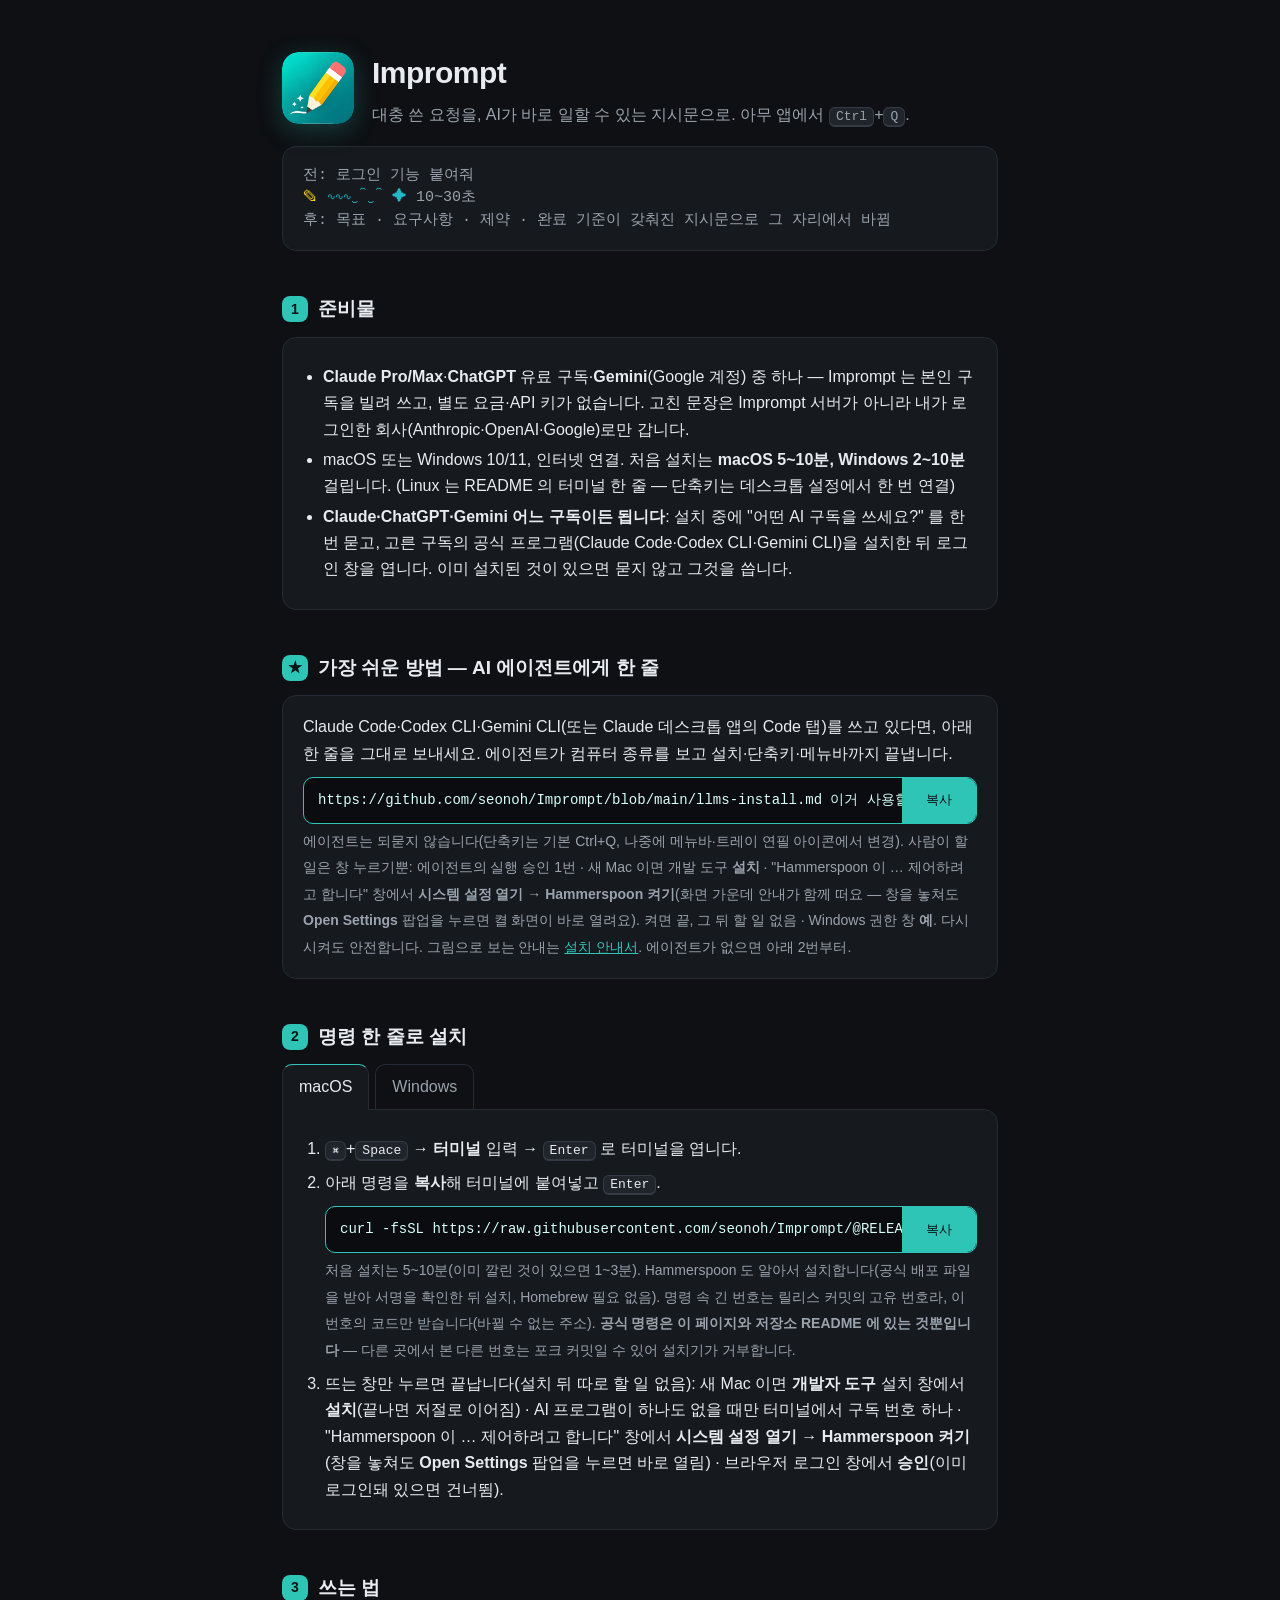
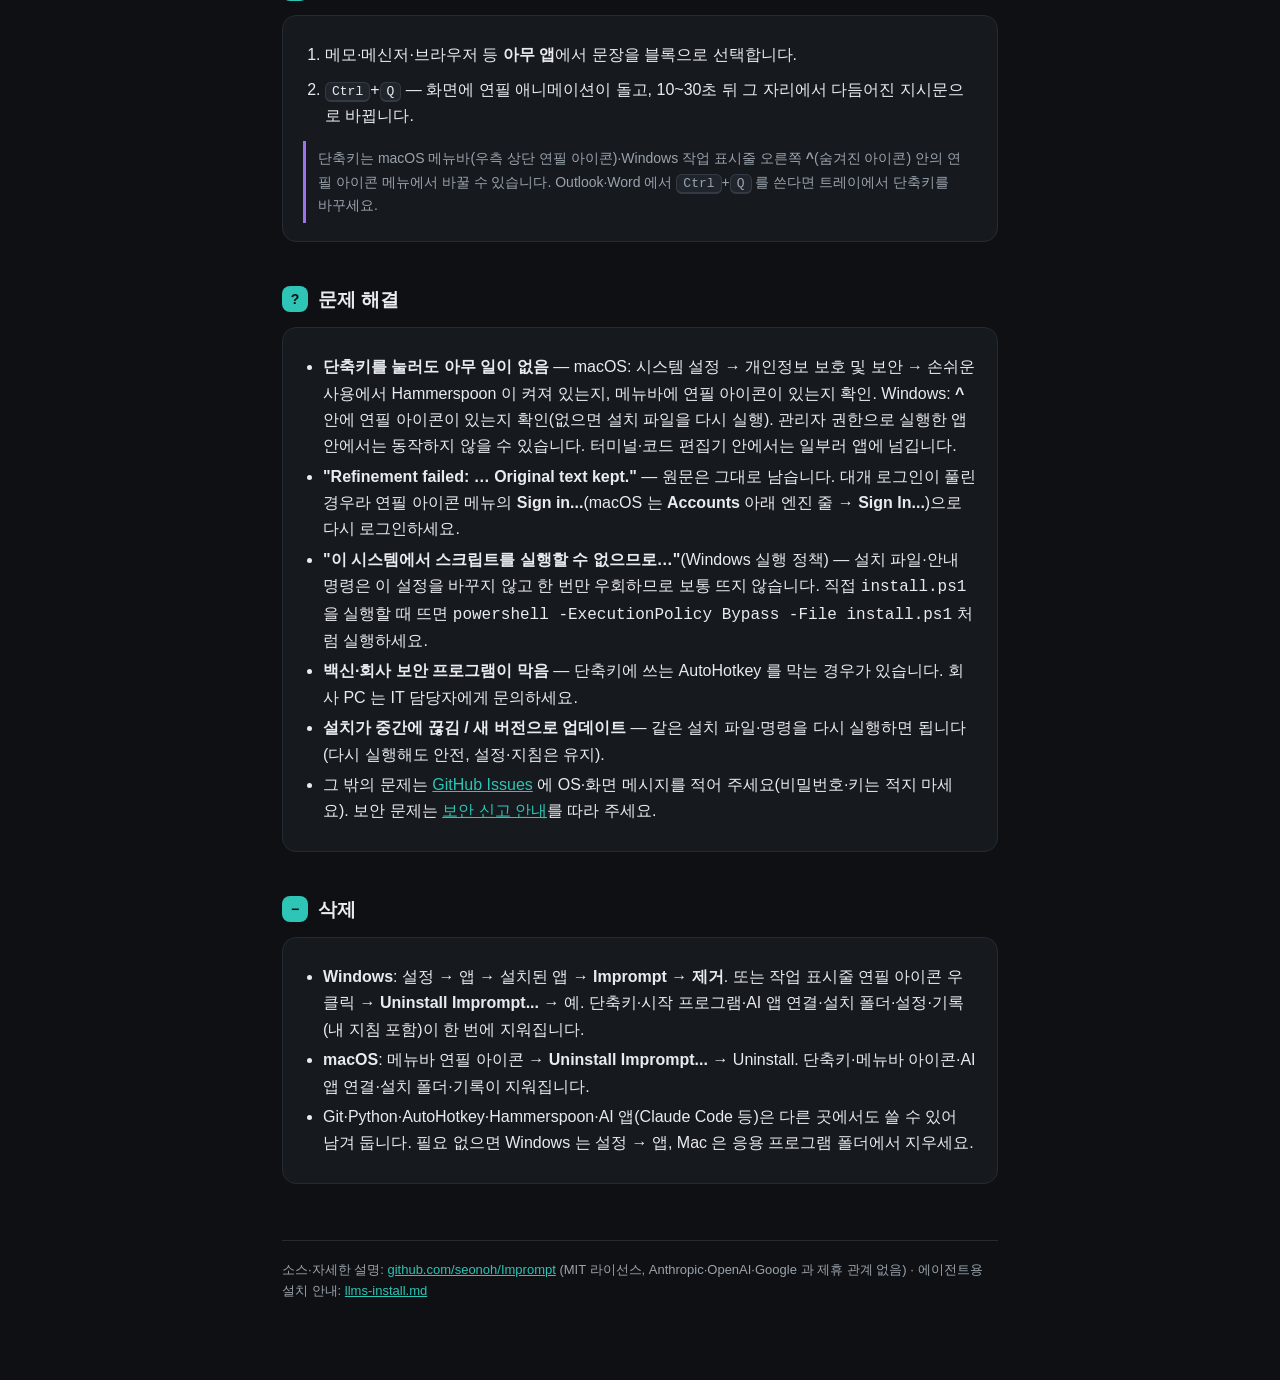
==== docs/index.html @ f87ddaee "Imprompt v2.0.0" ====
<!doctype html>
<html lang="ko">
<head>
<meta charset="utf-8">
<meta name="viewport" content="width=device-width,initial-scale=1">
<title>Imprompt — 아무 앱에서 Ctrl+Q 로 프롬프트 다듬기</title>
<meta name="description" content="대충 쓴 요청을 AI가 바로 일할 수 있는 지시문으로 바꿔 주는 도구. 명령 한 줄로 설치.">
<link rel="icon" href="icon.png">
<style>
:root { --bg:#0e1013; --panel:#16191e; --line:#262b33; --fg:#e8ebef; --mut:#9aa3ad; --teal:#2ec4b6; --teal2:#22b8c9; --yel:#ffd60a; --vio:#a070ee; }
* { box-sizing:border-box }
html { -webkit-text-size-adjust:100% }
body { margin:0; background:var(--bg); color:var(--fg); font:16px/1.65 -apple-system,BlinkMacSystemFont,"Apple SD Gothic Neo","Malgun Gothic","Segoe UI",sans-serif }
a { color:var(--teal) }
.wrap { max-width:760px; margin:auto; padding:48px 22px 80px }
header { display:flex; gap:18px; align-items:center }
header img { width:72px; height:72px; border-radius:16px; box-shadow:0 6px 24px rgba(46,196,182,.25) }
h1 { font-size:30px; margin:0; letter-spacing:-.5px }
.tag { color:var(--mut); margin:4px 0 0 }
h2 { font-size:19px; margin:42px 0 12px; display:flex; align-items:center; gap:10px }
h2 .n { display:inline-grid; place-items:center; width:26px; height:26px; border-radius:8px; background:var(--teal); color:#0b1214; font-size:14px; font-weight:800 }
.card { background:var(--panel); border:1px solid var(--line); border-radius:14px; padding:18px 20px }
.demo { font:15px/1.5 Menlo,Consolas,monospace; color:var(--mut); margin-top:18px }
.demo b { color:var(--yel); font-weight:400 } .demo i { color:var(--teal2); font-style:normal }
ul { padding-left:20px; margin:8px 0 } li { margin:4px 0 }
.tabs { display:flex; gap:6px; margin-bottom:-1px }
.tabs button { background:transparent; color:var(--mut); border:1px solid var(--line); border-bottom:none; border-radius:10px 10px 0 0; padding:9px 16px; font:inherit; cursor:pointer }
.tabs button[aria-selected=true] { background:var(--panel); color:var(--fg); border-color:var(--teal) var(--line) var(--panel) }
.tabpanel { border-top-left-radius:0 }
.tabpanel[hidden] { display:none }
ol { padding-left:22px; margin:6px 0 } ol li { margin:8px 0 }
.cmd { display:flex; align-items:stretch; margin:10px 0 4px; border:1px solid var(--teal); border-radius:10px; overflow:hidden; background:#0a0c0f }
.cmd code { flex:1; padding:12px 14px; font:14px/1.5 Menlo,Consolas,monospace; color:#d6fff9; overflow-x:auto; white-space:nowrap }
.cmd button { border:none; background:var(--teal); color:#0b1214; font:700 14px/1 inherit; padding:0 16px; cursor:pointer; min-width:74px }
.cmd button.ok { background:var(--yel) }
kbd { font:13px Menlo,Consolas,monospace; background:#20252c; border:1px solid #333a44; border-bottom-width:2px; border-radius:6px; padding:1px 6px }
.mut { color:var(--mut); font-size:14px }
.note { border-left:3px solid var(--vio); padding:6px 12px; color:var(--mut); font-size:14px; margin:12px 0 0 }
footer { margin-top:56px; color:var(--mut); font-size:13px; border-top:1px solid var(--line); padding-top:18px }
</style>
</head>
<body>
<div class="wrap">
  <header>
    <img src="icon.png" alt="Imprompt 아이콘 — 반짝이는 연필" width="72" height="72">
    <div>
      <h1>Imprompt</h1>
      <p class="tag">대충 쓴 요청을, AI가 바로 일할 수 있는 지시문으로. 아무 앱에서 <kbd>Ctrl</kbd>+<kbd>Q</kbd>.</p>
    </div>
  </header>
  <div class="card demo" aria-label="예시">
    <div>전: 로그인 기능 붙여줘</div>
    <div><b>✎</b> <i>∿∿∿‿⁀‿⁀ ✦</i> 10~30초</div>
    <div>후: 목표 · 요구사항 · 제약 · 완료 기준이 갖춰진 지시문으로 그 자리에서 바뀜</div>
  </div>

  <h2><span class="n">1</span>준비물</h2>
  <div class="card">
    <ul>
      <li><b>Claude Pro/Max</b>·<b>ChatGPT</b> 유료 구독·<b>Gemini</b>(Google 계정) 중 하나 — Imprompt 는 본인 구독을 빌려 쓰고, 별도 요금·API 키가 없습니다. 고친 문장은 Imprompt 서버가 아니라 내가 로그인한 회사(Anthropic·OpenAI·Google)로만 갑니다.</li>
      <li>macOS 또는 Windows 10/11, 인터넷 연결. 처음 설치는 <b>macOS 5~10분, Windows 2~10분</b> 걸립니다. (Linux 는 README 의 터미널 한 줄 — 단축키는 데스크톱 설정에서 한 번 연결)</li>
      <li><b>Claude·ChatGPT·Gemini 어느 구독이든 됩니다</b>: 설치 중에 "어떤 AI 구독을 쓰세요?" 를 한 번 묻고, 고른 구독의 공식 프로그램(Claude Code·Codex CLI·Gemini CLI)을 설치한 뒤 로그인 창을 엽니다. 이미 설치된 것이 있으면 묻지 않고 그것을 씁니다.</li>
    </ul>
  </div>

  <h2><span class="n">★</span>가장 쉬운 방법 — AI 에이전트에게 한 줄</h2>
  <div class="card">
    <p style="margin:0">Claude Code·Codex CLI·Gemini CLI(또는 Claude 데스크톱 앱의 Code 탭)를 쓰고 있다면, 아래 한 줄을 그대로 보내세요. 에이전트가 컴퓨터 종류를 보고 설치·단축키·메뉴바까지 끝냅니다.</p>
    <div class="cmd"><code id="c-agent">https://github.com/seonoh/Imprompt/blob/main/llms-install.md 이거 사용할 수 있게 작업 진행해</code><button data-copy="c-agent">복사</button></div>
    <span class="mut">에이전트는 되묻지 않습니다(단축키는 기본 Ctrl+Q, 나중에 메뉴바·트레이 연필 아이콘에서 변경). 사람이 할 일은 창 누르기뿐: 에이전트의 실행 승인 1번 · 새 Mac 이면 개발 도구 <b>설치</b> · "Hammerspoon 이 … 제어하려고 합니다" 창에서 <b>시스템 설정 열기 → Hammerspoon 켜기</b>(화면 가운데 안내가 함께 떠요 — 창을 놓쳐도 <b>Open Settings</b> 팝업을 누르면 켤 화면이 바로 열려요). 켜면 끝, 그 뒤 할 일 없음 · Windows 권한 창 <b>예</b>. 다시 시켜도 안전합니다. 그림으로 보는 안내는 <a href="guide/">설치 안내서</a>. 에이전트가 없으면 아래 2번부터.</span>
  </div>

  <h2><span class="n">2</span>명령 한 줄로 설치</h2>
  <div class="tabs" role="tablist">
    <button role="tab" id="t-mac" aria-controls="p-mac" aria-selected="true">macOS</button>
    <button role="tab" id="t-win" aria-controls="p-win" aria-selected="false">Windows</button>
  </div>
  <div class="card tabpanel" id="p-mac" role="tabpanel" aria-labelledby="t-mac">
    <ol>
      <li><kbd>⌘</kbd>+<kbd>Space</kbd> → <b>터미널</b> 입력 → <kbd>Enter</kbd> 로 터미널을 엽니다.</li>
      <li>아래 명령을 <b>복사</b>해 터미널에 붙여넣고 <kbd>Enter</kbd>.
        <div class="cmd"><code id="c-mac">curl -fsSL https://raw.githubusercontent.com/seonoh/Imprompt/@RELEASE_COMMIT@/get.sh | IMPROMPT_COMMIT=@RELEASE_COMMIT@ bash</code><button data-copy="c-mac">복사</button></div>
        <span class="mut">처음 설치는 5~10분(이미 깔린 것이 있으면 1~3분). Hammerspoon 도 알아서 설치합니다(공식 배포 파일을 받아 서명을 확인한 뒤 설치, Homebrew 필요 없음). 명령 속 긴 번호는 릴리스 커밋의 고유 번호라, 이 번호의 코드만 받습니다(바뀔 수 없는 주소). <b>공식 명령은 이 페이지와 저장소 README 에 있는 것뿐입니다</b> — 다른 곳에서 본 다른 번호는 포크 커밋일 수 있어 설치기가 거부합니다.</span>
      </li>
      <li>뜨는 창만 누르면 끝납니다(설치 뒤 따로 할 일 없음): 새 Mac 이면 <b>개발자 도구</b> 설치 창에서 <b>설치</b>(끝나면 저절로 이어짐) · AI 프로그램이 하나도 없을 때만 터미널에서 구독 번호 하나 · "Hammerspoon 이 … 제어하려고 합니다" 창에서 <b>시스템 설정 열기 → Hammerspoon 켜기</b>(창을 놓쳐도 <b>Open Settings</b> 팝업을 누르면 바로 열림) · 브라우저 로그인 창에서 <b>승인</b>(이미 로그인돼 있으면 건너뜀).</li>
    </ol>
  </div>
  <div class="card tabpanel" id="p-win" role="tabpanel" aria-labelledby="t-win" hidden>
    <p style="margin:0 0 6px"><b>가장 쉬운 방법</b> — 붙여넣기 없이 더블클릭:</p>
    <ol>
      <li><a href="https://github.com/seonoh/Imprompt/releases/download/v2.0.0/Imprompt-Setup.cmd"><b>Imprompt-Setup.cmd 받기</b></a> → 받은 파일을 <b>더블클릭</b>.<br><span class="mut">브라우저가 "흔히 받는 파일이 아님" 경고를 띄우면 <b>…</b> → <b>유지</b>. 열 때 파란 창 <b>"Windows의 PC 보호"</b>가 뜨면 <b>추가 정보</b> → <b>실행</b>. 서명되지 않은 설치 파일이라 뜨는 경고이며, 파일 내용은 <a href="https://github.com/seonoh/Imprompt/blob/v2.0.0/docs/Imprompt-Setup.cmd">여기서</a> 미리 읽어 볼 수 있습니다.</span></li>
      <li>창이 저절로 열려 설치가 진행됩니다(2~10분). AI 프로그램이 하나도 없을 때만 맨 처음에 구독 번호를 한 번 묻고, 그 뒤로는 권한 창 <b>예</b>와 마지막 브라우저 로그인 창 <b>승인</b>뿐입니다. 단축키는 Ctrl+Q 로 설치되고 나중에 트레이 연필 아이콘에서 바꿀 수 있습니다.</li>
    </ol>
    <p class="mut" style="margin:10px 0 6px">다운로드가 막혔다면 PowerShell 에 한 줄:</p>
    <ol>
      <li><kbd>Win</kbd> 키 → <b>PowerShell</b> 입력 → <kbd>Enter</kbd> 로 PowerShell 을 엽니다.</li>
      <li>아래 명령을 <b>복사</b>해 붙여넣고 <kbd>Enter</kbd>.
        <div class="cmd"><code id="c-win">$env:IMPROMPT_COMMIT='@RELEASE_COMMIT@'; irm https://raw.githubusercontent.com/seonoh/Imprompt/@RELEASE_COMMIT@/get.ps1 | iex</code><button data-copy="c-win">복사</button></div>
        <span class="mut">Git·Python·AutoHotkey 와 고른 구독의 프로그램(Claude Code·Codex CLI·Gemini CLI)이 없으면 알아서 설치합니다. 처음 설치 시 2~10분(끝나면 브라우저 로그인 창에서 <b>승인</b>). <b>관리자 권한으로 실행하지 마세요</b>(일반 PowerShell). 설치 위치는 <code>%LOCALAPPDATA%\Imprompt</code> 입니다. 회사 PC 는 보안 정책·프록시 때문에 설치가 안 될 수 있습니다.</span>
      </li>
    </ol>
  </div>

  <h2><span class="n">3</span>쓰는 법</h2>
  <div class="card">
    <ol>
      <li>메모·메신저·브라우저 등 <b>아무 앱</b>에서 문장을 블록으로 선택합니다.</li>
      <li><kbd>Ctrl</kbd>+<kbd>Q</kbd> — 화면에 연필 애니메이션이 돌고, 10~30초 뒤 그 자리에서 다듬어진 지시문으로 바뀝니다.</li>
    </ol>
    <p class="note">단축키는 macOS 메뉴바(우측 상단 연필 아이콘)·Windows 작업 표시줄 오른쪽 <b>^</b>(숨겨진 아이콘) 안의 연필 아이콘 메뉴에서 바꿀 수 있습니다. Outlook·Word 에서 <kbd>Ctrl</kbd>+<kbd>Q</kbd> 를 쓴다면 트레이에서 단축키를 바꾸세요.</p>
  </div>

  <h2><span class="n">?</span>문제 해결</h2>
  <div class="card">
    <ul>
      <li><b>단축키를 눌러도 아무 일이 없음</b> — macOS: 시스템 설정 → 개인정보 보호 및 보안 → 손쉬운 사용에서 Hammerspoon 이 켜져 있는지, 메뉴바에 연필 아이콘이 있는지 확인. Windows: <b>^</b> 안에 연필 아이콘이 있는지 확인(없으면 설치 파일을 다시 실행). 관리자 권한으로 실행한 앱 안에서는 동작하지 않을 수 있습니다. 터미널·코드 편집기 안에서는 일부러 앱에 넘깁니다.</li>
      <li><b>"Refinement failed: … Original text kept."</b> — 원문은 그대로 남습니다. 대개 로그인이 풀린 경우라 연필 아이콘 메뉴의 <b>Sign in...</b>(macOS 는 <b>Accounts</b> 아래 엔진 줄 → <b>Sign In...</b>)으로 다시 로그인하세요.</li>
      <li><b>"이 시스템에서 스크립트를 실행할 수 없으므로…"</b>(Windows 실행 정책) — 설치 파일·안내 명령은 이 설정을 바꾸지 않고 한 번만 우회하므로 보통 뜨지 않습니다. 직접 <code>install.ps1</code> 을 실행할 때 뜨면 <code>powershell -ExecutionPolicy Bypass -File install.ps1</code> 처럼 실행하세요.</li>
      <li><b>백신·회사 보안 프로그램이 막음</b> — 단축키에 쓰는 AutoHotkey 를 막는 경우가 있습니다. 회사 PC 는 IT 담당자에게 문의하세요.</li>
      <li><b>설치가 중간에 끊김 / 새 버전으로 업데이트</b> — 같은 설치 파일·명령을 다시 실행하면 됩니다(다시 실행해도 안전, 설정·지침은 유지).</li>
      <li>그 밖의 문제는 <a href="https://github.com/seonoh/Imprompt/issues">GitHub Issues</a> 에 OS·화면 메시지를 적어 주세요(비밀번호·키는 적지 마세요). 보안 문제는 <a href="https://github.com/seonoh/Imprompt/security/policy">보안 신고 안내</a>를 따라 주세요.</li>
    </ul>
  </div>

  <h2><span class="n">−</span>삭제</h2>
  <div class="card">
    <ul>
      <li><b>Windows</b>: 설정 → 앱 → 설치된 앱 → <b>Imprompt</b> → <b>제거</b>. 또는 작업 표시줄 연필 아이콘 우클릭 → <b>Uninstall Imprompt...</b> → 예. 단축키·시작 프로그램·AI 앱 연결·설치 폴더·설정·기록(내 지침 포함)이 한 번에 지워집니다.</li>
      <li><b>macOS</b>: 메뉴바 연필 아이콘 → <b>Uninstall Imprompt...</b> → Uninstall. 단축키·메뉴바 아이콘·AI 앱 연결·설치 폴더·기록이 지워집니다.</li>
      <li>Git·Python·AutoHotkey·Hammerspoon·AI 앱(Claude Code 등)은 다른 곳에서도 쓸 수 있어 남겨 둡니다. 필요 없으면 Windows 는 설정 → 앱, Mac 은 응용 프로그램 폴더에서 지우세요.</li>
    </ul>
  </div>

  <footer>
    소스·자세한 설명: <a href="https://github.com/seonoh/Imprompt">github.com/seonoh/Imprompt</a> (MIT 라이선스, Anthropic·OpenAI·Google 과 제휴 관계 없음) · 에이전트용 설치 안내: <a href="https://github.com/seonoh/Imprompt/blob/main/llms-install.md">llms-install.md</a>
  </footer>
</div>
<script>
// OS 탭: Windows 면 Windows 탭을 먼저 보여 준다
var tabs = document.querySelectorAll('[role=tab]');
function show(id) {
  tabs.forEach(function (t) {
    var on = t.id === id; t.setAttribute('aria-selected', on);
    document.getElementById(t.getAttribute('aria-controls')).hidden = !on;
  });
}
tabs.forEach(function (t) { t.addEventListener('click', function () { show(t.id); }); });
if (/Win/i.test(navigator.platform || navigator.userAgent)) show('t-win');
// 복사 버튼
document.querySelectorAll('[data-copy]').forEach(function (b) {
  b.addEventListener('click', function () {
    var txt = document.getElementById(b.dataset.copy).textContent;
    function done() { b.textContent = '복사됨'; b.classList.add('ok'); setTimeout(function () { b.textContent = '복사'; b.classList.remove('ok'); }, 1600); }
    if (navigator.clipboard) navigator.clipboard.writeText(txt).then(done, function () { fallback(); });
    else fallback();
    function fallback() { var r = document.createRange(); r.selectNodeContents(document.getElementById(b.dataset.copy)); var s = getSelection(); s.removeAllRanges(); s.addRange(r); b.textContent = '⌘C / Ctrl+C'; }
  });
});
</script>
</body>
</html>
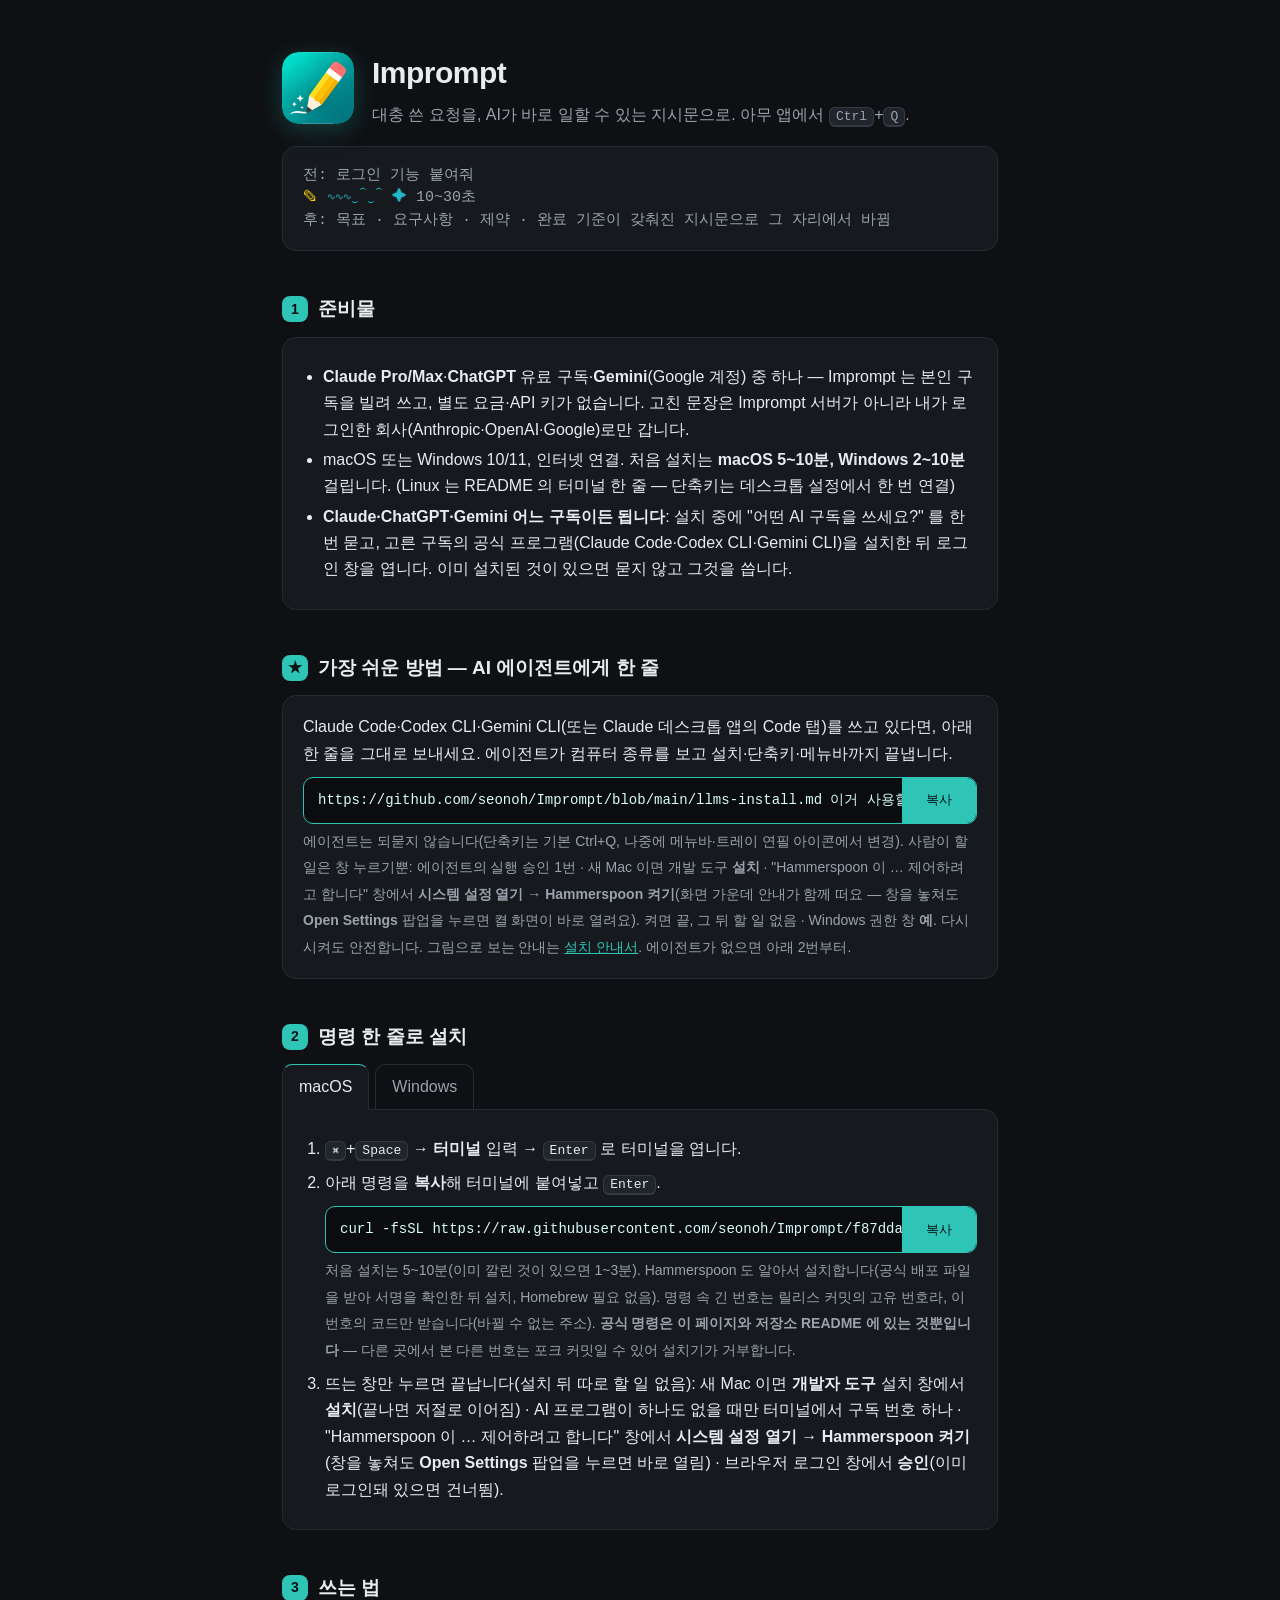
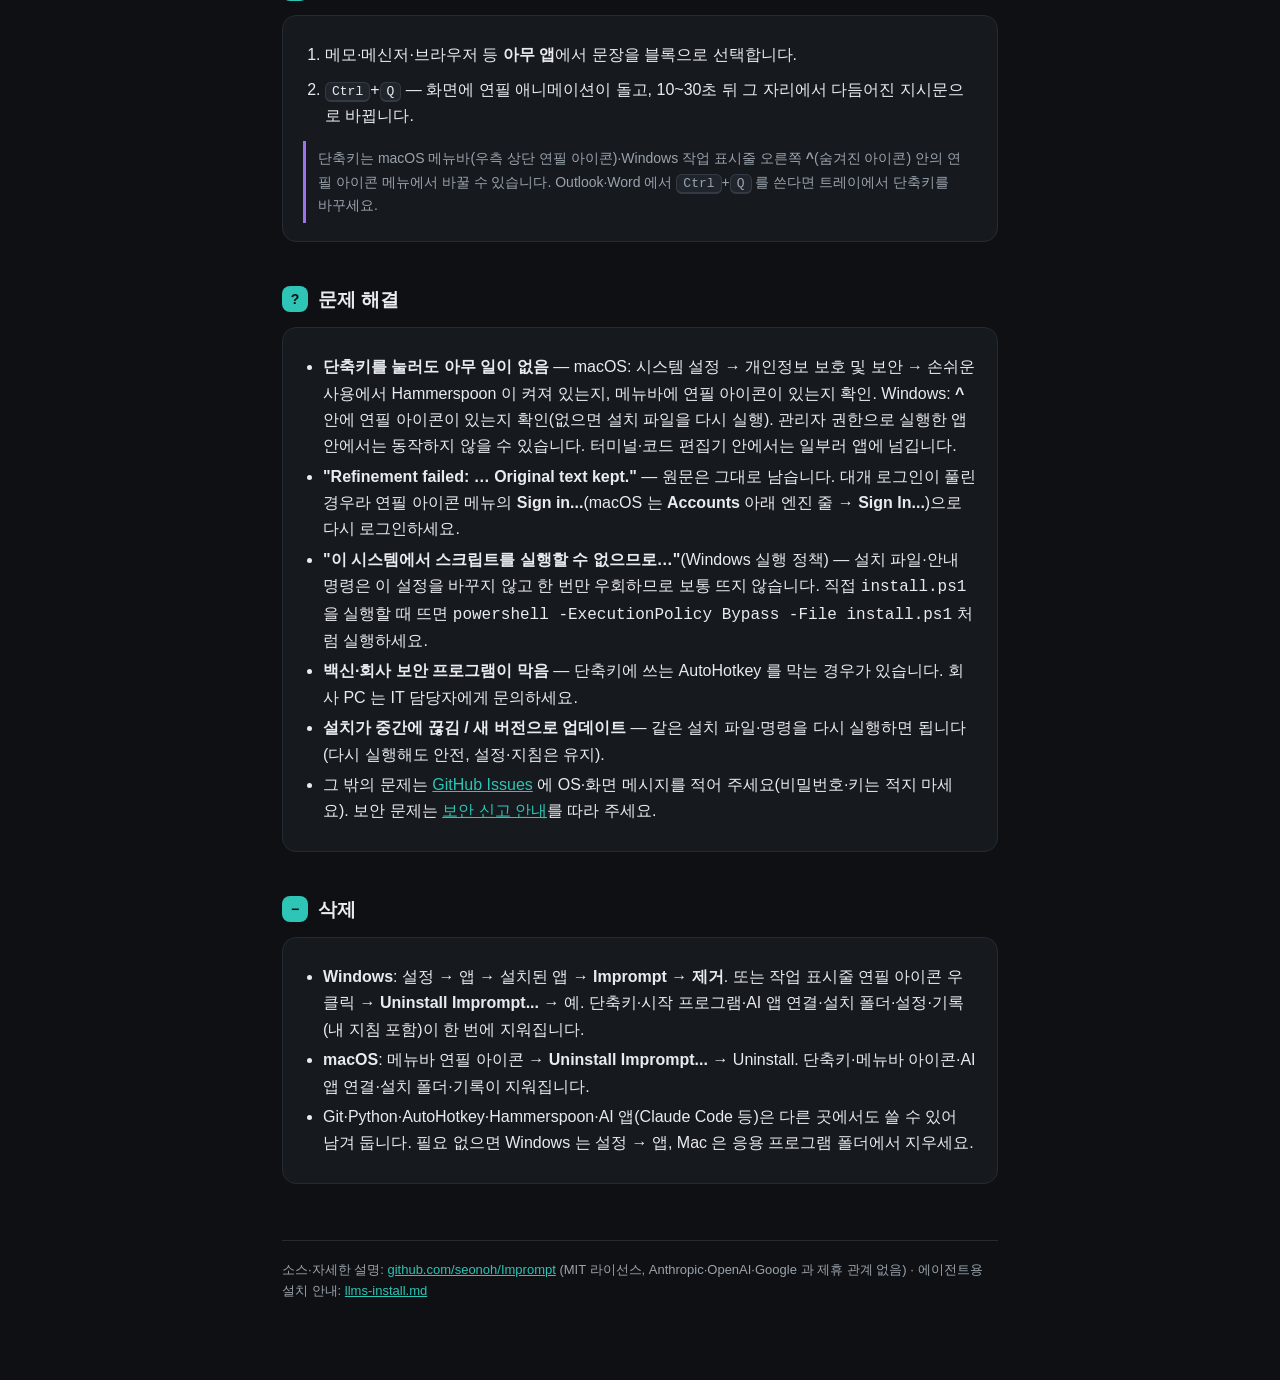
==== commit d5b099ff: "문서: 설치 명령을 v2.0.0 커밋에 고정" ====
--- a/docs/index.html
+++ b/docs/index.html
@@ -79,7 +79,7 @@
     <ol>
       <li><kbd>⌘</kbd>+<kbd>Space</kbd> → <b>터미널</b> 입력 → <kbd>Enter</kbd> 로 터미널을 엽니다.</li>
       <li>아래 명령을 <b>복사</b>해 터미널에 붙여넣고 <kbd>Enter</kbd>.
-        <div class="cmd"><code id="c-mac">curl -fsSL https://raw.githubusercontent.com/seonoh/Imprompt/@RELEASE_COMMIT@/get.sh | IMPROMPT_COMMIT=@RELEASE_COMMIT@ bash</code><button data-copy="c-mac">복사</button></div>
+        <div class="cmd"><code id="c-mac">curl -fsSL https://raw.githubusercontent.com/seonoh/Imprompt/f87ddaee1165f76c5b7bf161fb0b0c897d2e8c8e/get.sh | IMPROMPT_COMMIT=f87ddaee1165f76c5b7bf161fb0b0c897d2e8c8e bash</code><button data-copy="c-mac">복사</button></div>
         <span class="mut">처음 설치는 5~10분(이미 깔린 것이 있으면 1~3분). Hammerspoon 도 알아서 설치합니다(공식 배포 파일을 받아 서명을 확인한 뒤 설치, Homebrew 필요 없음). 명령 속 긴 번호는 릴리스 커밋의 고유 번호라, 이 번호의 코드만 받습니다(바뀔 수 없는 주소). <b>공식 명령은 이 페이지와 저장소 README 에 있는 것뿐입니다</b> — 다른 곳에서 본 다른 번호는 포크 커밋일 수 있어 설치기가 거부합니다.</span>
       </li>
       <li>뜨는 창만 누르면 끝납니다(설치 뒤 따로 할 일 없음): 새 Mac 이면 <b>개발자 도구</b> 설치 창에서 <b>설치</b>(끝나면 저절로 이어짐) · AI 프로그램이 하나도 없을 때만 터미널에서 구독 번호 하나 · "Hammerspoon 이 … 제어하려고 합니다" 창에서 <b>시스템 설정 열기 → Hammerspoon 켜기</b>(창을 놓쳐도 <b>Open Settings</b> 팝업을 누르면 바로 열림) · 브라우저 로그인 창에서 <b>승인</b>(이미 로그인돼 있으면 건너뜀).</li>
@@ -95,7 +95,7 @@
     <ol>
       <li><kbd>Win</kbd> 키 → <b>PowerShell</b> 입력 → <kbd>Enter</kbd> 로 PowerShell 을 엽니다.</li>
       <li>아래 명령을 <b>복사</b>해 붙여넣고 <kbd>Enter</kbd>.
-        <div class="cmd"><code id="c-win">$env:IMPROMPT_COMMIT='@RELEASE_COMMIT@'; irm https://raw.githubusercontent.com/seonoh/Imprompt/@RELEASE_COMMIT@/get.ps1 | iex</code><button data-copy="c-win">복사</button></div>
+        <div class="cmd"><code id="c-win">$env:IMPROMPT_COMMIT='f87ddaee1165f76c5b7bf161fb0b0c897d2e8c8e'; irm https://raw.githubusercontent.com/seonoh/Imprompt/f87ddaee1165f76c5b7bf161fb0b0c897d2e8c8e/get.ps1 | iex</code><button data-copy="c-win">복사</button></div>
         <span class="mut">Git·Python·AutoHotkey 와 고른 구독의 프로그램(Claude Code·Codex CLI·Gemini CLI)이 없으면 알아서 설치합니다. 처음 설치 시 2~10분(끝나면 브라우저 로그인 창에서 <b>승인</b>). <b>관리자 권한으로 실행하지 마세요</b>(일반 PowerShell). 설치 위치는 <code>%LOCALAPPDATA%\Imprompt</code> 입니다. 회사 PC 는 보안 정책·프록시 때문에 설치가 안 될 수 있습니다.</span>
       </li>
     </ol>
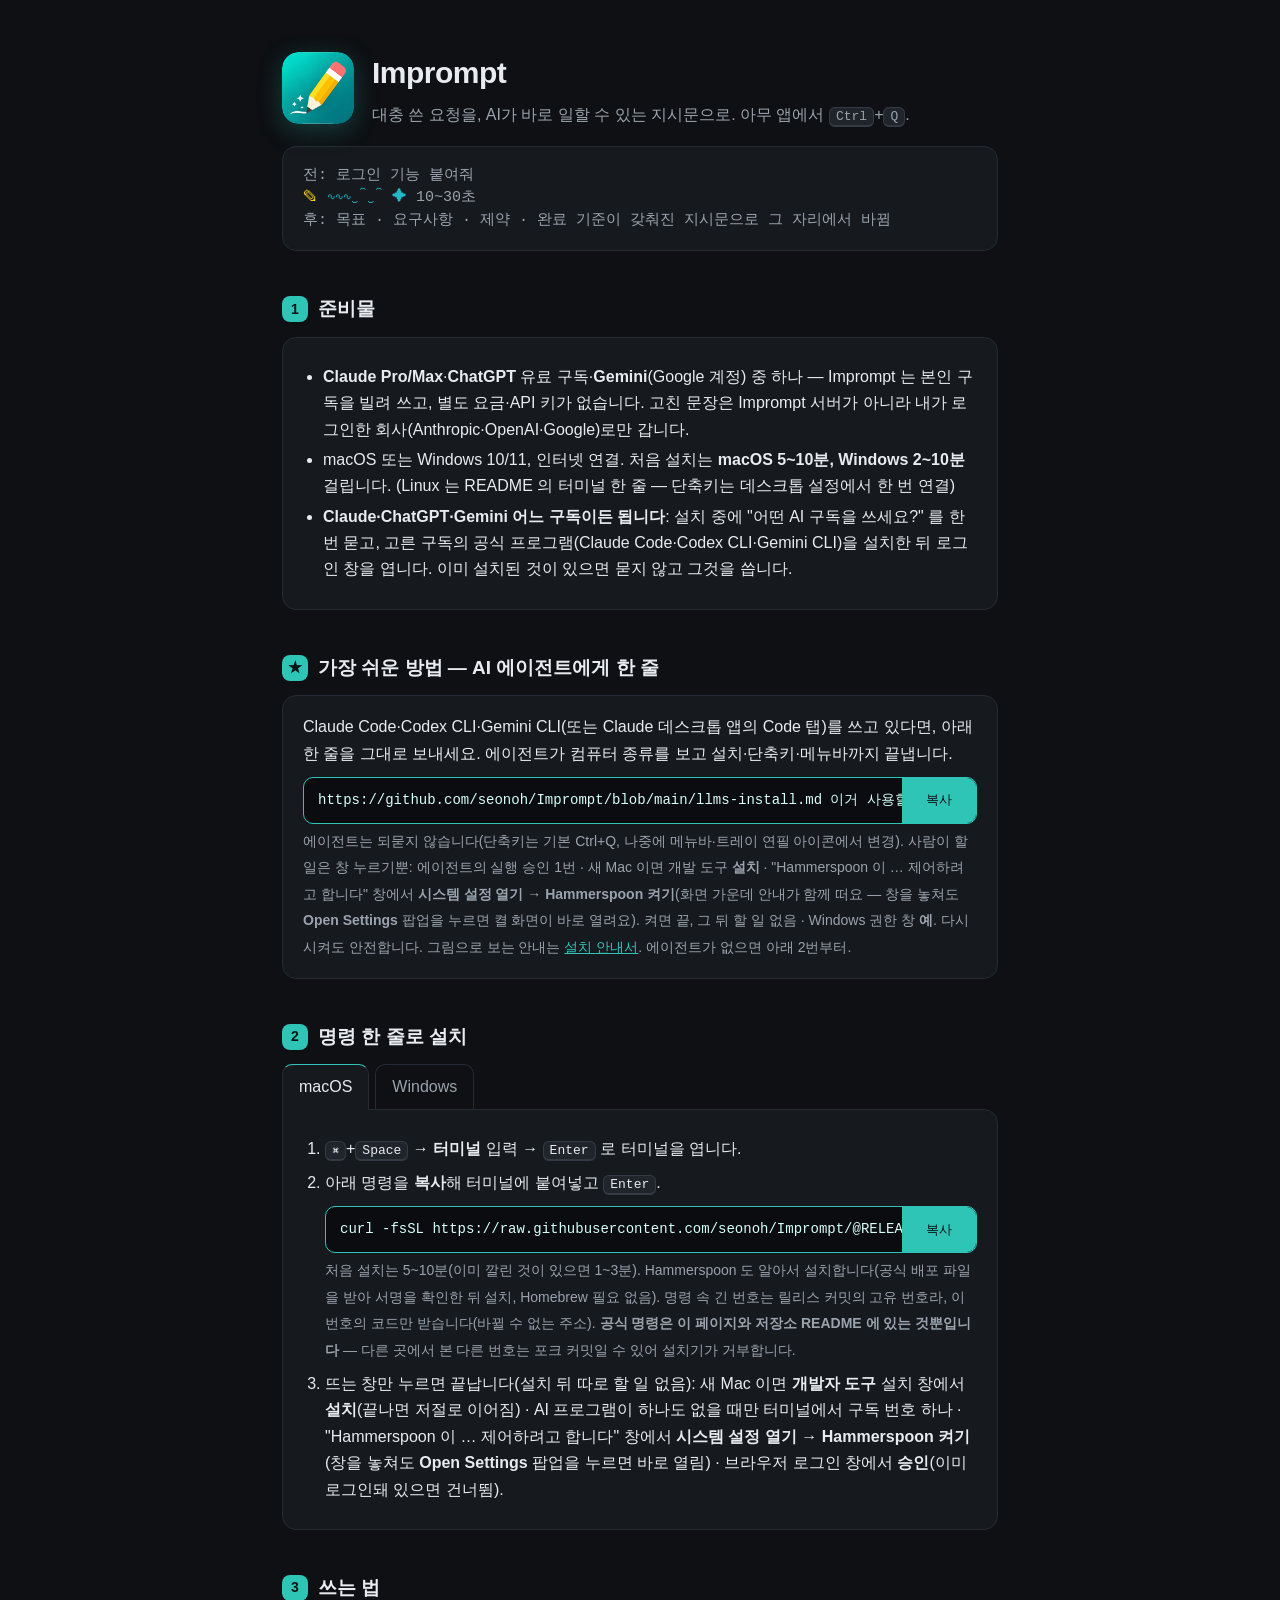
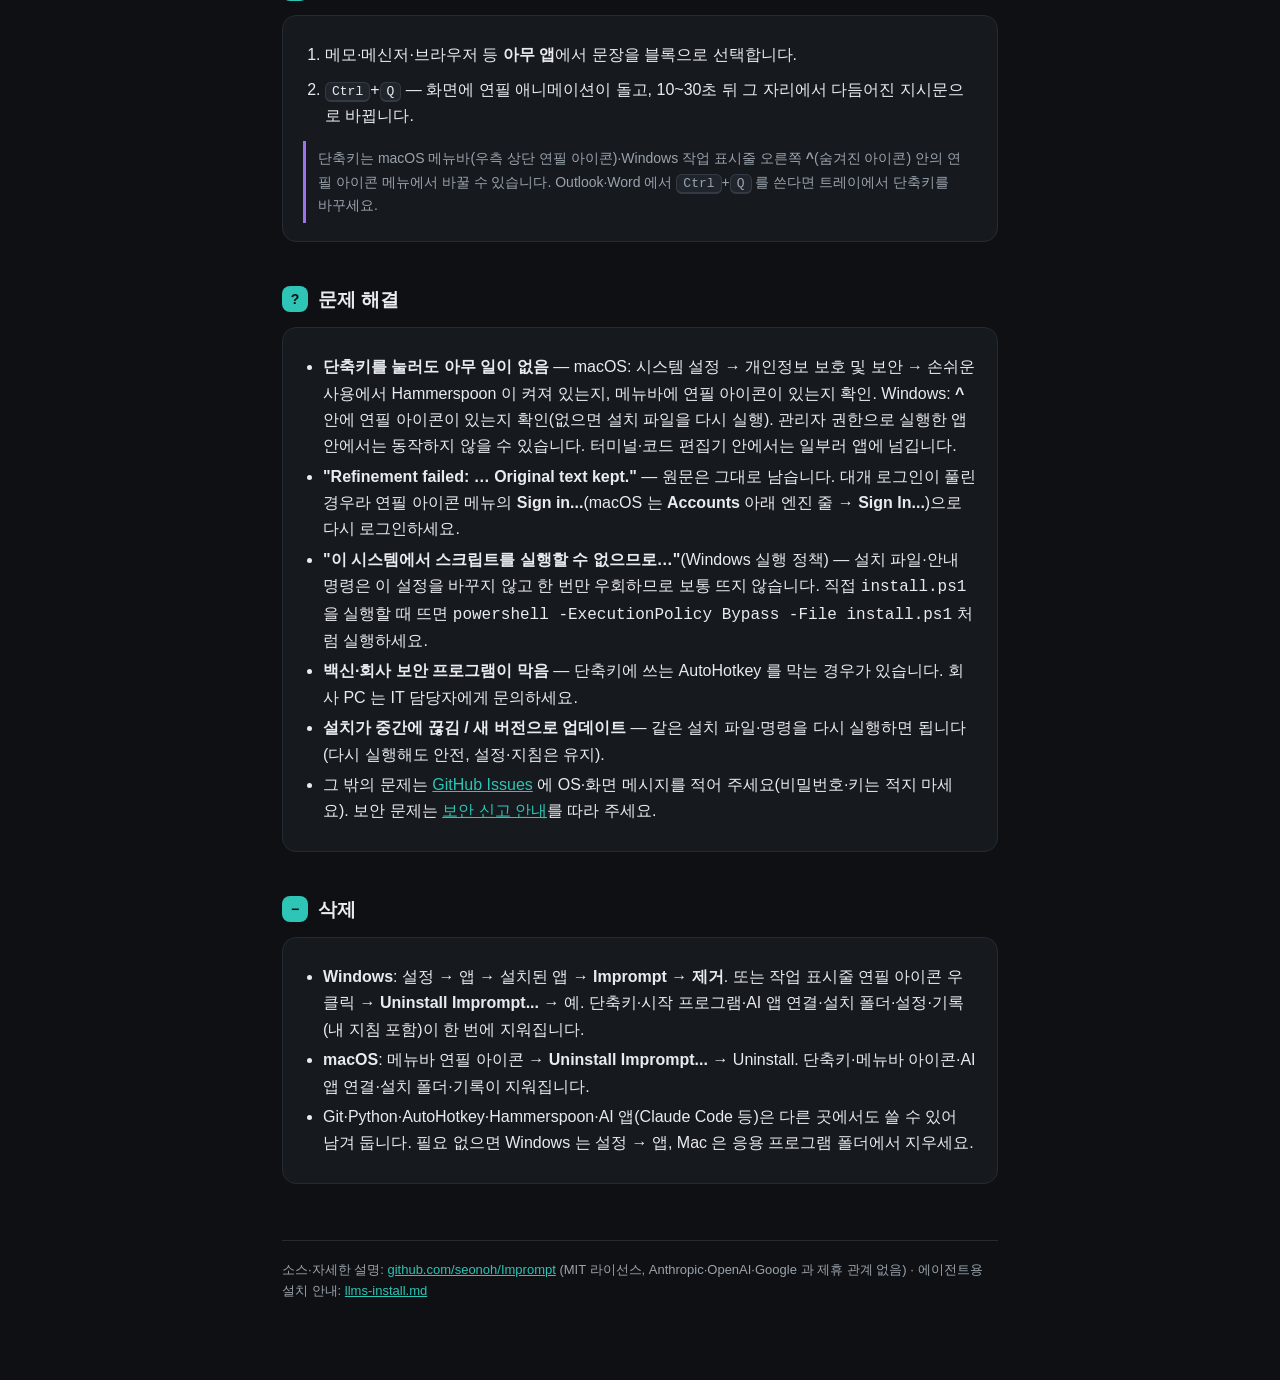
==== commit 513f745f: "Imprompt v2.0.1" ====
--- a/docs/index.html
+++ b/docs/index.html
@@ -79,7 +79,7 @@
     <ol>
       <li><kbd>⌘</kbd>+<kbd>Space</kbd> → <b>터미널</b> 입력 → <kbd>Enter</kbd> 로 터미널을 엽니다.</li>
       <li>아래 명령을 <b>복사</b>해 터미널에 붙여넣고 <kbd>Enter</kbd>.
-        <div class="cmd"><code id="c-mac">curl -fsSL https://raw.githubusercontent.com/seonoh/Imprompt/f87ddaee1165f76c5b7bf161fb0b0c897d2e8c8e/get.sh | IMPROMPT_COMMIT=f87ddaee1165f76c5b7bf161fb0b0c897d2e8c8e bash</code><button data-copy="c-mac">복사</button></div>
+        <div class="cmd"><code id="c-mac">curl -fsSL https://raw.githubusercontent.com/seonoh/Imprompt/@RELEASE_COMMIT@/get.sh | IMPROMPT_COMMIT=@RELEASE_COMMIT@ bash</code><button data-copy="c-mac">복사</button></div>
         <span class="mut">처음 설치는 5~10분(이미 깔린 것이 있으면 1~3분). Hammerspoon 도 알아서 설치합니다(공식 배포 파일을 받아 서명을 확인한 뒤 설치, Homebrew 필요 없음). 명령 속 긴 번호는 릴리스 커밋의 고유 번호라, 이 번호의 코드만 받습니다(바뀔 수 없는 주소). <b>공식 명령은 이 페이지와 저장소 README 에 있는 것뿐입니다</b> — 다른 곳에서 본 다른 번호는 포크 커밋일 수 있어 설치기가 거부합니다.</span>
       </li>
       <li>뜨는 창만 누르면 끝납니다(설치 뒤 따로 할 일 없음): 새 Mac 이면 <b>개발자 도구</b> 설치 창에서 <b>설치</b>(끝나면 저절로 이어짐) · AI 프로그램이 하나도 없을 때만 터미널에서 구독 번호 하나 · "Hammerspoon 이 … 제어하려고 합니다" 창에서 <b>시스템 설정 열기 → Hammerspoon 켜기</b>(창을 놓쳐도 <b>Open Settings</b> 팝업을 누르면 바로 열림) · 브라우저 로그인 창에서 <b>승인</b>(이미 로그인돼 있으면 건너뜀).</li>
@@ -88,14 +88,14 @@
   <div class="card tabpanel" id="p-win" role="tabpanel" aria-labelledby="t-win" hidden>
     <p style="margin:0 0 6px"><b>가장 쉬운 방법</b> — 붙여넣기 없이 더블클릭:</p>
     <ol>
-      <li><a href="https://github.com/seonoh/Imprompt/releases/download/v2.0.0/Imprompt-Setup.cmd"><b>Imprompt-Setup.cmd 받기</b></a> → 받은 파일을 <b>더블클릭</b>.<br><span class="mut">브라우저가 "흔히 받는 파일이 아님" 경고를 띄우면 <b>…</b> → <b>유지</b>. 열 때 파란 창 <b>"Windows의 PC 보호"</b>가 뜨면 <b>추가 정보</b> → <b>실행</b>. 서명되지 않은 설치 파일이라 뜨는 경고이며, 파일 내용은 <a href="https://github.com/seonoh/Imprompt/blob/v2.0.0/docs/Imprompt-Setup.cmd">여기서</a> 미리 읽어 볼 수 있습니다.</span></li>
+      <li><a href="https://github.com/seonoh/Imprompt/releases/download/v2.0.1/Imprompt-Setup.cmd"><b>Imprompt-Setup.cmd 받기</b></a> → 받은 파일을 <b>더블클릭</b>.<br><span class="mut">브라우저가 "흔히 받는 파일이 아님" 경고를 띄우면 <b>…</b> → <b>유지</b>. 열 때 파란 창 <b>"Windows의 PC 보호"</b>가 뜨면 <b>추가 정보</b> → <b>실행</b>. 서명되지 않은 설치 파일이라 뜨는 경고이며, 파일 내용은 <a href="https://github.com/seonoh/Imprompt/blob/v2.0.1/docs/Imprompt-Setup.cmd">여기서</a> 미리 읽어 볼 수 있습니다.</span></li>
       <li>창이 저절로 열려 설치가 진행됩니다(2~10분). AI 프로그램이 하나도 없을 때만 맨 처음에 구독 번호를 한 번 묻고, 그 뒤로는 권한 창 <b>예</b>와 마지막 브라우저 로그인 창 <b>승인</b>뿐입니다. 단축키는 Ctrl+Q 로 설치되고 나중에 트레이 연필 아이콘에서 바꿀 수 있습니다.</li>
     </ol>
     <p class="mut" style="margin:10px 0 6px">다운로드가 막혔다면 PowerShell 에 한 줄:</p>
     <ol>
       <li><kbd>Win</kbd> 키 → <b>PowerShell</b> 입력 → <kbd>Enter</kbd> 로 PowerShell 을 엽니다.</li>
       <li>아래 명령을 <b>복사</b>해 붙여넣고 <kbd>Enter</kbd>.
-        <div class="cmd"><code id="c-win">$env:IMPROMPT_COMMIT='f87ddaee1165f76c5b7bf161fb0b0c897d2e8c8e'; irm https://raw.githubusercontent.com/seonoh/Imprompt/f87ddaee1165f76c5b7bf161fb0b0c897d2e8c8e/get.ps1 | iex</code><button data-copy="c-win">복사</button></div>
+        <div class="cmd"><code id="c-win">$env:IMPROMPT_COMMIT='@RELEASE_COMMIT@'; irm https://raw.githubusercontent.com/seonoh/Imprompt/@RELEASE_COMMIT@/get.ps1 | iex</code><button data-copy="c-win">복사</button></div>
         <span class="mut">Git·Python·AutoHotkey 와 고른 구독의 프로그램(Claude Code·Codex CLI·Gemini CLI)이 없으면 알아서 설치합니다. 처음 설치 시 2~10분(끝나면 브라우저 로그인 창에서 <b>승인</b>). <b>관리자 권한으로 실행하지 마세요</b>(일반 PowerShell). 설치 위치는 <code>%LOCALAPPDATA%\Imprompt</code> 입니다. 회사 PC 는 보안 정책·프록시 때문에 설치가 안 될 수 있습니다.</span>
       </li>
     </ol>
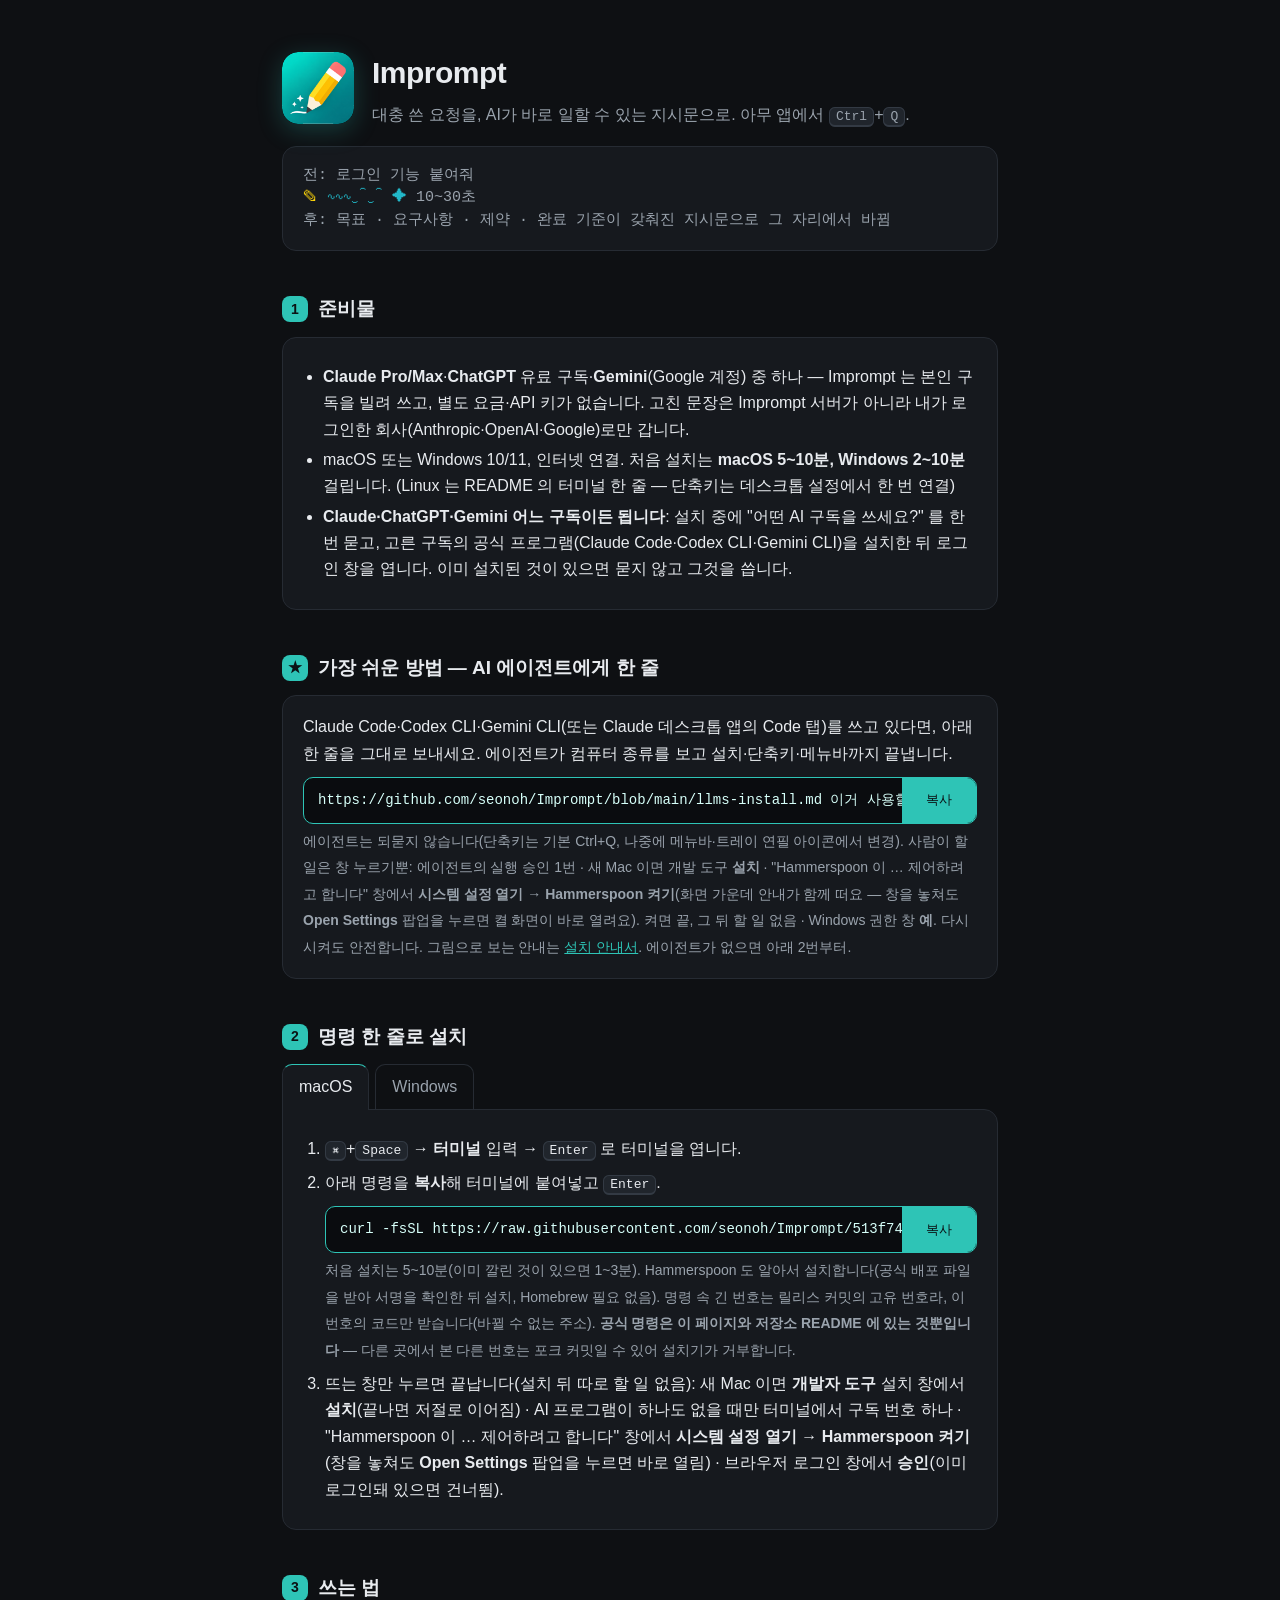
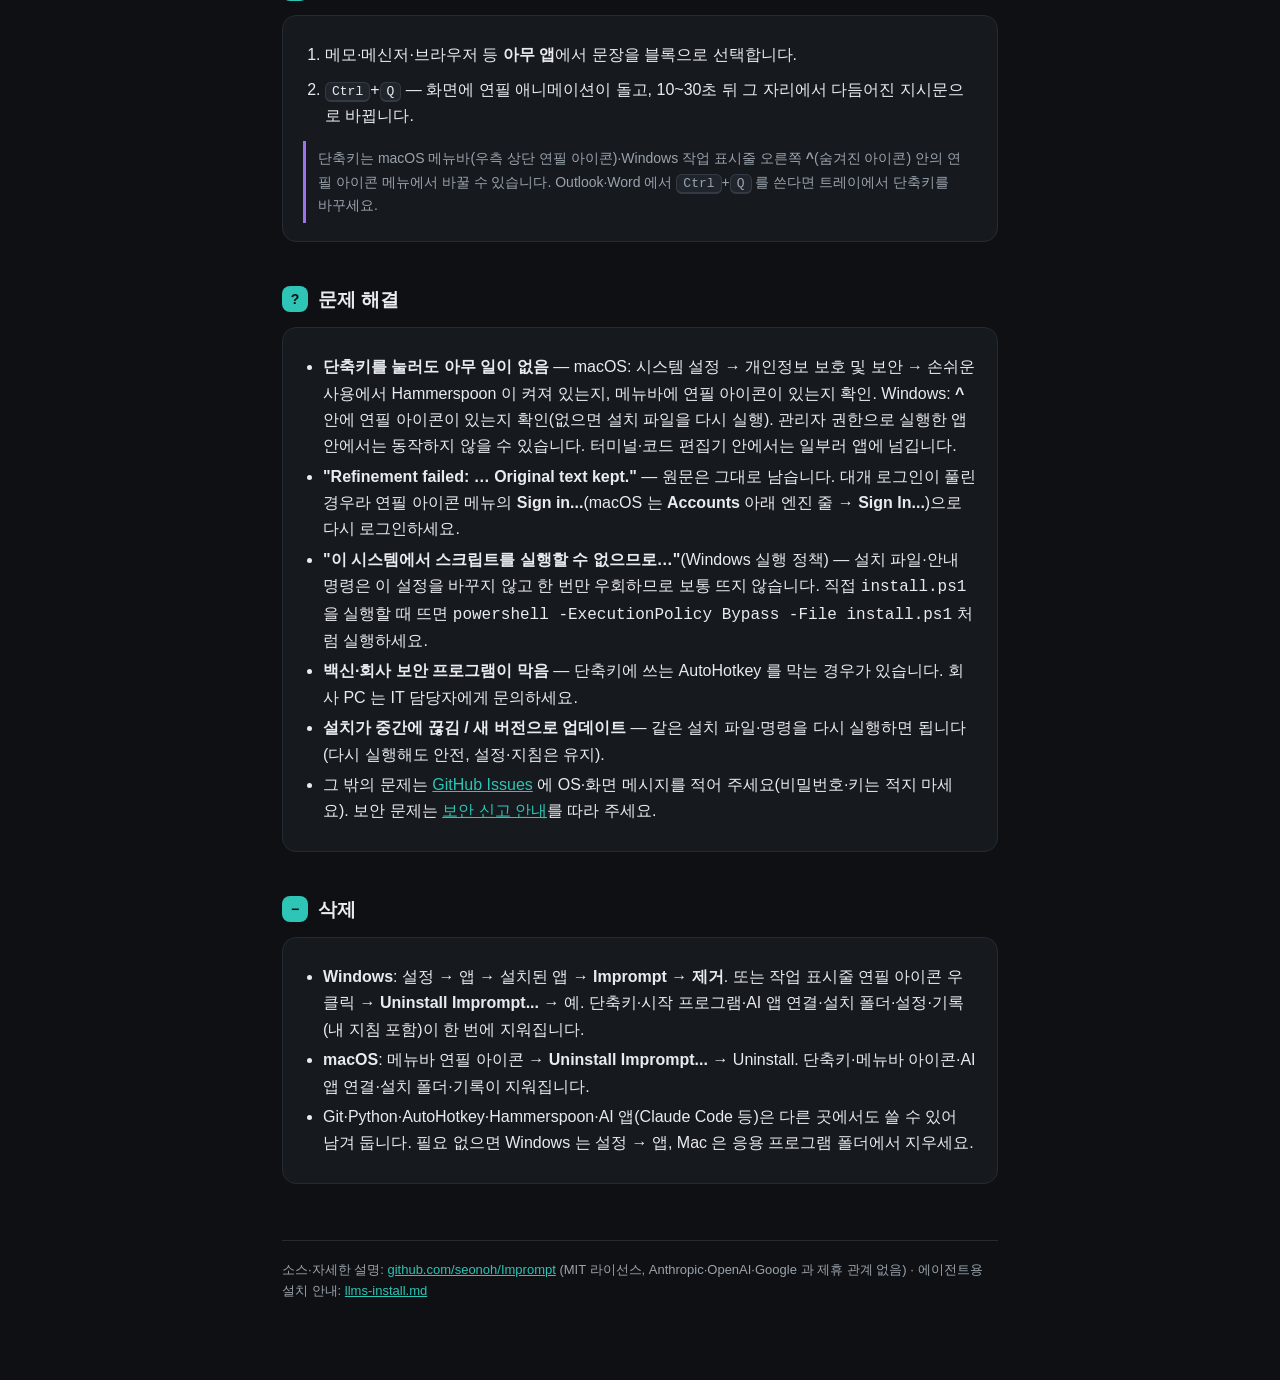
==== commit 8094c6c7: "문서: 설치 명령을 v2.0.1 커밋에 고정" ====
--- a/docs/index.html
+++ b/docs/index.html
@@ -79,7 +79,7 @@
     <ol>
       <li><kbd>⌘</kbd>+<kbd>Space</kbd> → <b>터미널</b> 입력 → <kbd>Enter</kbd> 로 터미널을 엽니다.</li>
       <li>아래 명령을 <b>복사</b>해 터미널에 붙여넣고 <kbd>Enter</kbd>.
-        <div class="cmd"><code id="c-mac">curl -fsSL https://raw.githubusercontent.com/seonoh/Imprompt/@RELEASE_COMMIT@/get.sh | IMPROMPT_COMMIT=@RELEASE_COMMIT@ bash</code><button data-copy="c-mac">복사</button></div>
+        <div class="cmd"><code id="c-mac">curl -fsSL https://raw.githubusercontent.com/seonoh/Imprompt/513f745ff04fc17a096b54a3de5f1b9eaca6d919/get.sh | IMPROMPT_COMMIT=513f745ff04fc17a096b54a3de5f1b9eaca6d919 bash</code><button data-copy="c-mac">복사</button></div>
         <span class="mut">처음 설치는 5~10분(이미 깔린 것이 있으면 1~3분). Hammerspoon 도 알아서 설치합니다(공식 배포 파일을 받아 서명을 확인한 뒤 설치, Homebrew 필요 없음). 명령 속 긴 번호는 릴리스 커밋의 고유 번호라, 이 번호의 코드만 받습니다(바뀔 수 없는 주소). <b>공식 명령은 이 페이지와 저장소 README 에 있는 것뿐입니다</b> — 다른 곳에서 본 다른 번호는 포크 커밋일 수 있어 설치기가 거부합니다.</span>
       </li>
       <li>뜨는 창만 누르면 끝납니다(설치 뒤 따로 할 일 없음): 새 Mac 이면 <b>개발자 도구</b> 설치 창에서 <b>설치</b>(끝나면 저절로 이어짐) · AI 프로그램이 하나도 없을 때만 터미널에서 구독 번호 하나 · "Hammerspoon 이 … 제어하려고 합니다" 창에서 <b>시스템 설정 열기 → Hammerspoon 켜기</b>(창을 놓쳐도 <b>Open Settings</b> 팝업을 누르면 바로 열림) · 브라우저 로그인 창에서 <b>승인</b>(이미 로그인돼 있으면 건너뜀).</li>
@@ -95,7 +95,7 @@
     <ol>
       <li><kbd>Win</kbd> 키 → <b>PowerShell</b> 입력 → <kbd>Enter</kbd> 로 PowerShell 을 엽니다.</li>
       <li>아래 명령을 <b>복사</b>해 붙여넣고 <kbd>Enter</kbd>.
-        <div class="cmd"><code id="c-win">$env:IMPROMPT_COMMIT='@RELEASE_COMMIT@'; irm https://raw.githubusercontent.com/seonoh/Imprompt/@RELEASE_COMMIT@/get.ps1 | iex</code><button data-copy="c-win">복사</button></div>
+        <div class="cmd"><code id="c-win">$env:IMPROMPT_COMMIT='513f745ff04fc17a096b54a3de5f1b9eaca6d919'; irm https://raw.githubusercontent.com/seonoh/Imprompt/513f745ff04fc17a096b54a3de5f1b9eaca6d919/get.ps1 | iex</code><button data-copy="c-win">복사</button></div>
         <span class="mut">Git·Python·AutoHotkey 와 고른 구독의 프로그램(Claude Code·Codex CLI·Gemini CLI)이 없으면 알아서 설치합니다. 처음 설치 시 2~10분(끝나면 브라우저 로그인 창에서 <b>승인</b>). <b>관리자 권한으로 실행하지 마세요</b>(일반 PowerShell). 설치 위치는 <code>%LOCALAPPDATA%\Imprompt</code> 입니다. 회사 PC 는 보안 정책·프록시 때문에 설치가 안 될 수 있습니다.</span>
       </li>
     </ol>
